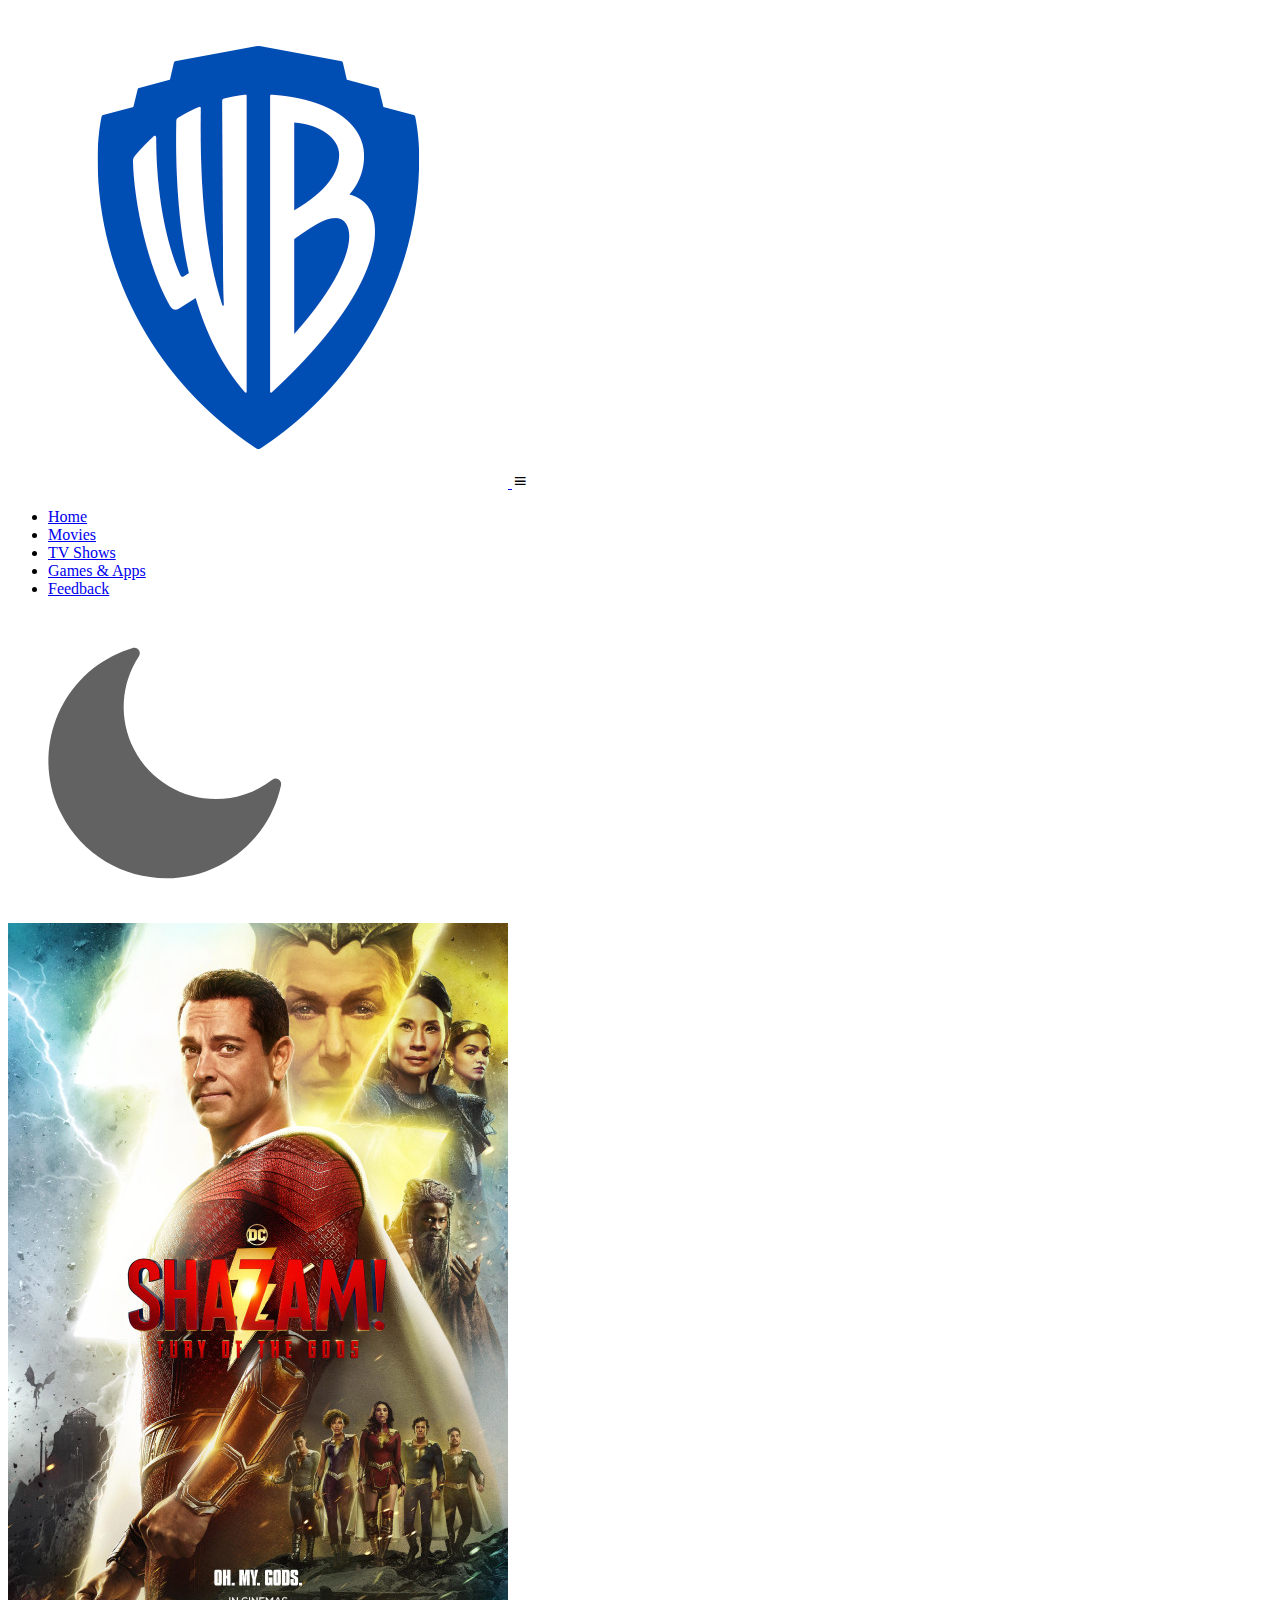
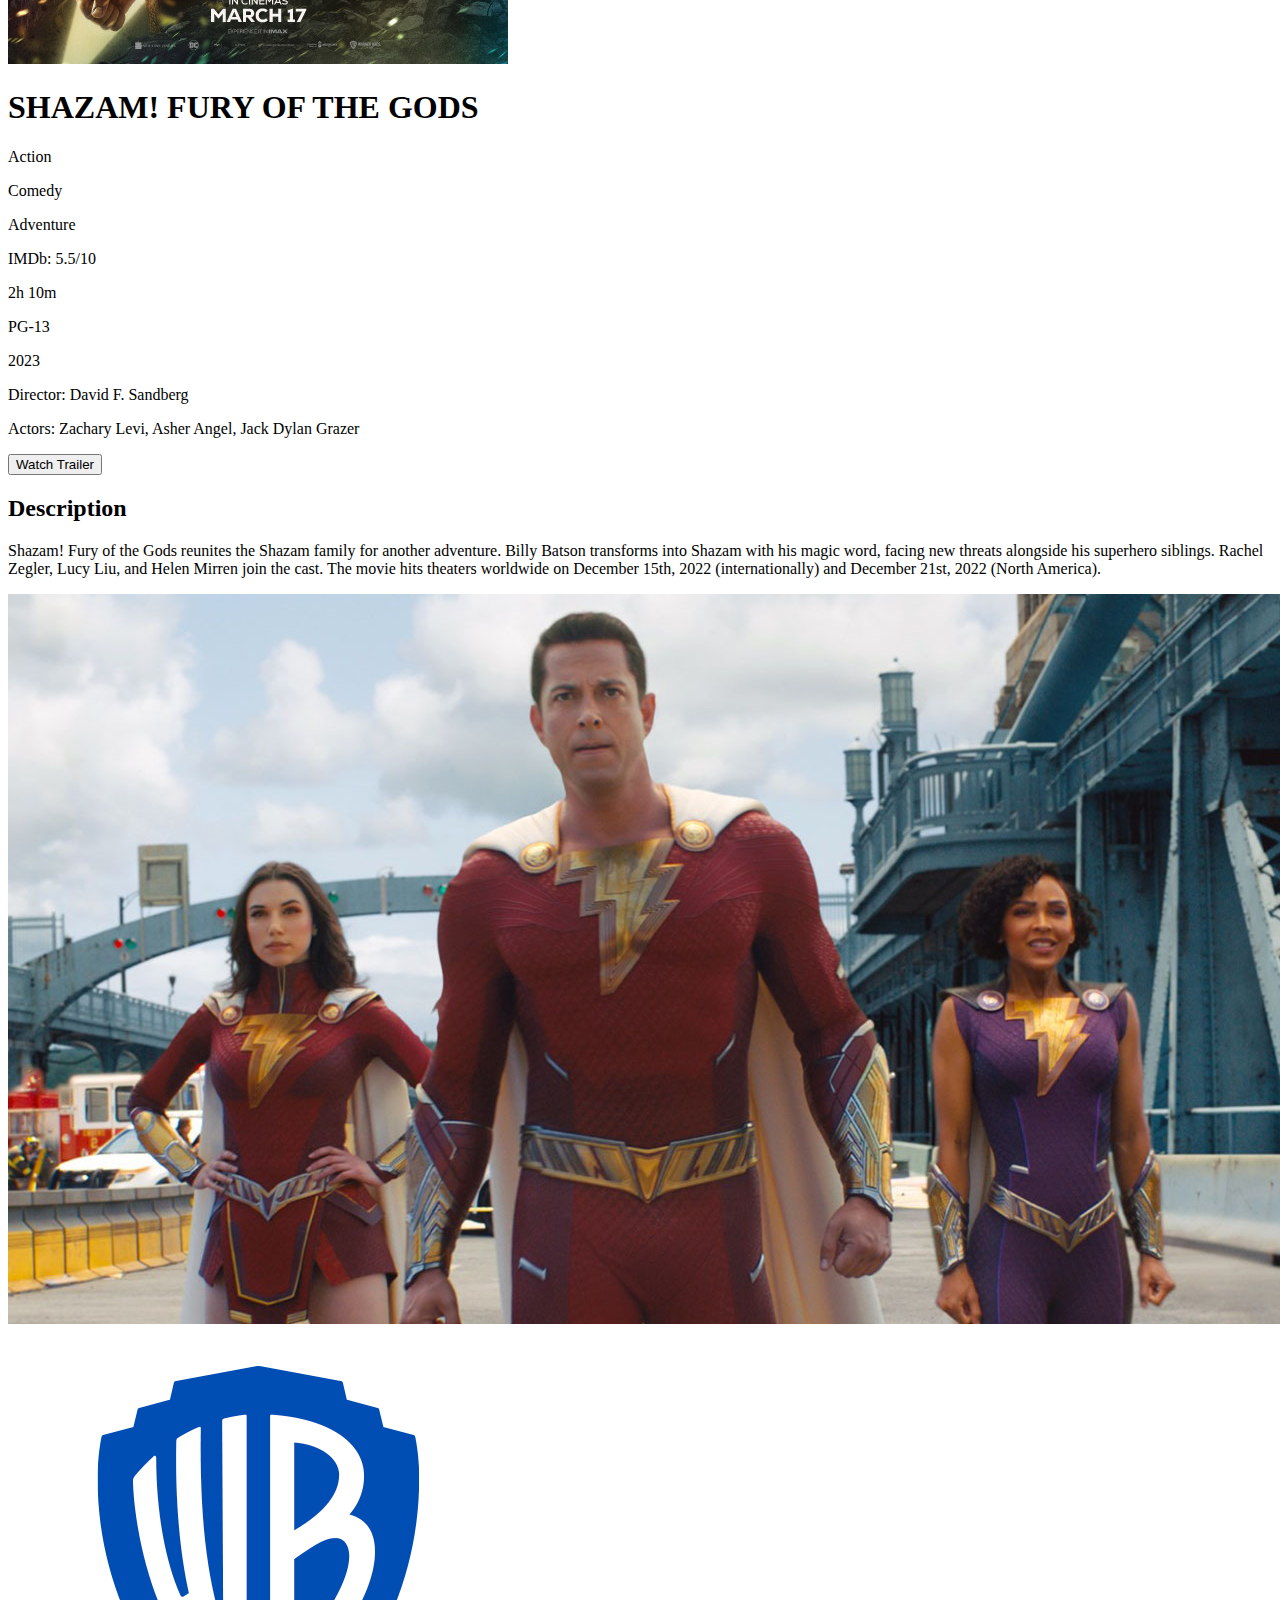
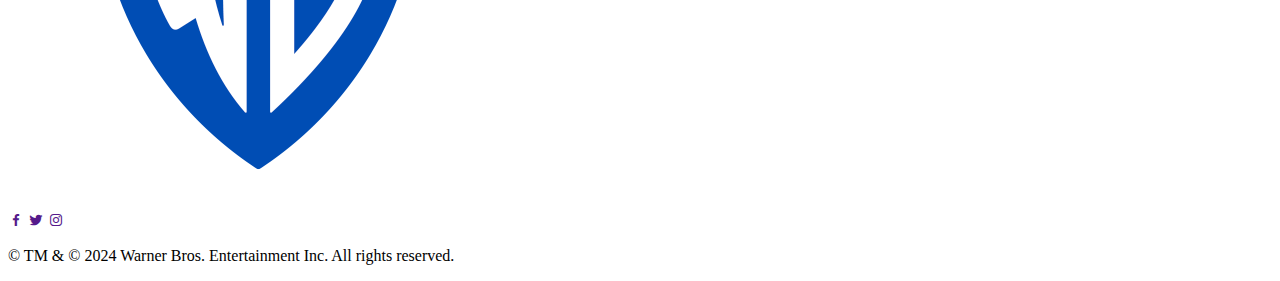
==== Shazam.html @ f2e63584 "Waner Bros Website" ====
<!DOCTYPE html>
<html lang="en">
<head>
    <meta charset="UTF-8">
    <meta http-equiv="X-UA-Compatible" content="IE=edge">
    <meta name="viewport" content="width=device-width, initial-scale=1.0">
    <title>Movie Website</title>
    <link rel="stylesheet" href="Aquaman.css">
    <link rel="stylesheet"
    href="https://cdn.jsdelivr.net/npm/boxicons@latest/css/boxicons.min.css">
    <!-- Link Swiper's CSS -->
  <link rel="stylesheet" href="https://cdn.jsdelivr.net/npm/swiper@8/swiper-bundle.min.css" />
</head>
<body>
    <!-- Navbar  -->
    <header>
        <a href="#home" class="logo">
            <img src="Homepage/1.png" title="Waner Bros" alt="Waner Bros"> 
        </a>
        <div class="bx bx-menu" id="menu-icon"></div>
        
        <!-- menu  -->
        <ul class="navbar">
            <li><a href="index.html" class="home-active">Home</a></li>
            <li><a href="movies.html">Movies</a></li>
            <li><a href="TVShows.html">TV Shows</a></li>
            <li><a href="Games and apps.html">Games & Apps</a></li>
            <li><a href="feedback.html">Feedback</a></li>
        </ul>  
        <img src="Dark & Light Mode/moon.png" id="icon">
    </header>

    <div class="breaking-bad">
        <div class="movie-description">
            <div class="movie-image">
                <img src="Aquaman/Shazam.jpg" alt="Shazam">
            </div>
            <div class="movie-content">
                <div class="movie-trailer">
                    <h1>SHAZAM! FURY OF THE GODS</h1>
                    <div class="movie-type">
                        <p>Action</p>
                        <div class="line"></div>
                        <p>Comedy</p>
                        <div class="line"></div>
                        <p>Adventure</p>
                    </div>
                </div>
                <div class="imdb">
                    <p>IMDb: 5.5/10</p>
                    <p>2h 10m</p>
                    <p>PG-13</p>
                    <p>2023</p>
                    <p>Director: <span>David F. Sandberg</span></p>
                    <p>Actors: <span>Zachary Levi, Asher Angel, Jack Dylan Grazer</span></p>
                
                    <div class="trailer">
                    
                        <div>
                            <a href="https://www.youtube.com/watch?v=Zi88i4CpHe4" target="_blank">
                            <button class="btn-trailer">
                                Watch Trailer
                            </button>
                            </a>
                        </div>
                
                    </div>
                </div>
            </div>
        </div>
    </div>
</div>

<div class="movie-desc-2">
    <h2>Description</h2>
    <p>Shazam! Fury of the Gods reunites the Shazam family for another adventure. Billy Batson transforms into Shazam with his magic word, facing new threats alongside his superhero siblings. Rachel Zegler, Lucy Liu, and Helen Mirren join the cast. The movie hits theaters worldwide on December 15th, 2022 (internationally) and December 21st, 2022 (North America).
     </p>
     <div class="bb-img">
        <img src="Aquaman/Shazam scene.jpg" alt="Shazam">
     </div>
</div>

    <!-- footer  -->
    <section class="footer">
        <a href="" class="logo">
            <img src="Homepage/1.png" alt="Waner Bros">
        </a>
        <div class="social">
            <a href=""><i class='bx bxl-facebook'></i></a>
            <a href=""><i class='bx bxl-twitter'></i></a>
            <a href=""><i class='bx bxl-instagram'></i></a>
        </div>
    </section>

    <!-- Copyright  -->
    <div class="copyright">
        <p>&#169; TM & © 2024 Warner Bros. Entertainment Inc. All rights reserved.</p>
    </div>



    <script src="https://cdn.jsdelivr.net/npm/swiper@8/swiper-bundle.min.js"></script>
    <script src="main.js"></script>
    <script>

        var icon = document.getElementById("icon");

        icon.onclick = function() {
        document.body.classList.toggle("dark-theme");
        if(document.body.classList.contains("dark-theme")){
            icon.src = "Dark & Light Mode/sun.png";
        }else{
            icon.src = "Dark & Light Mode/moon.png";
        }
     }

   
    </script>
</body>
</html>
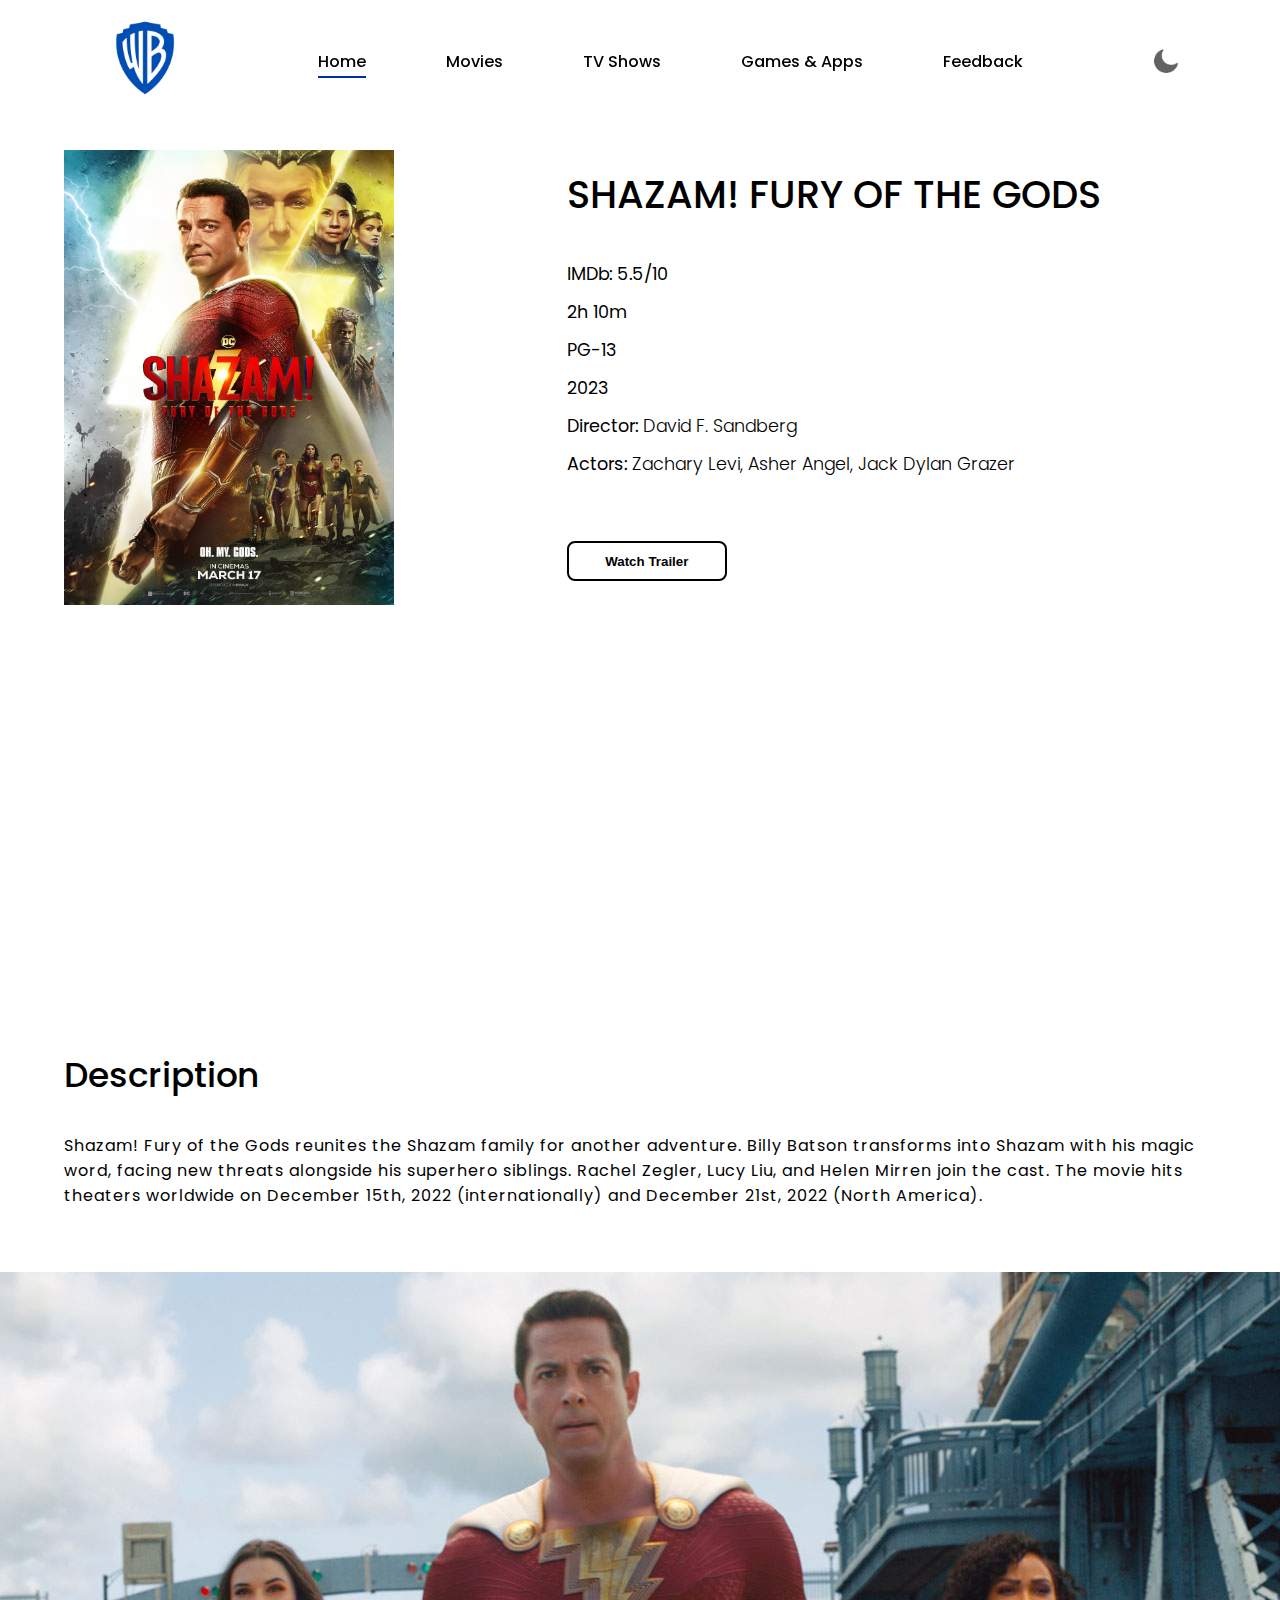
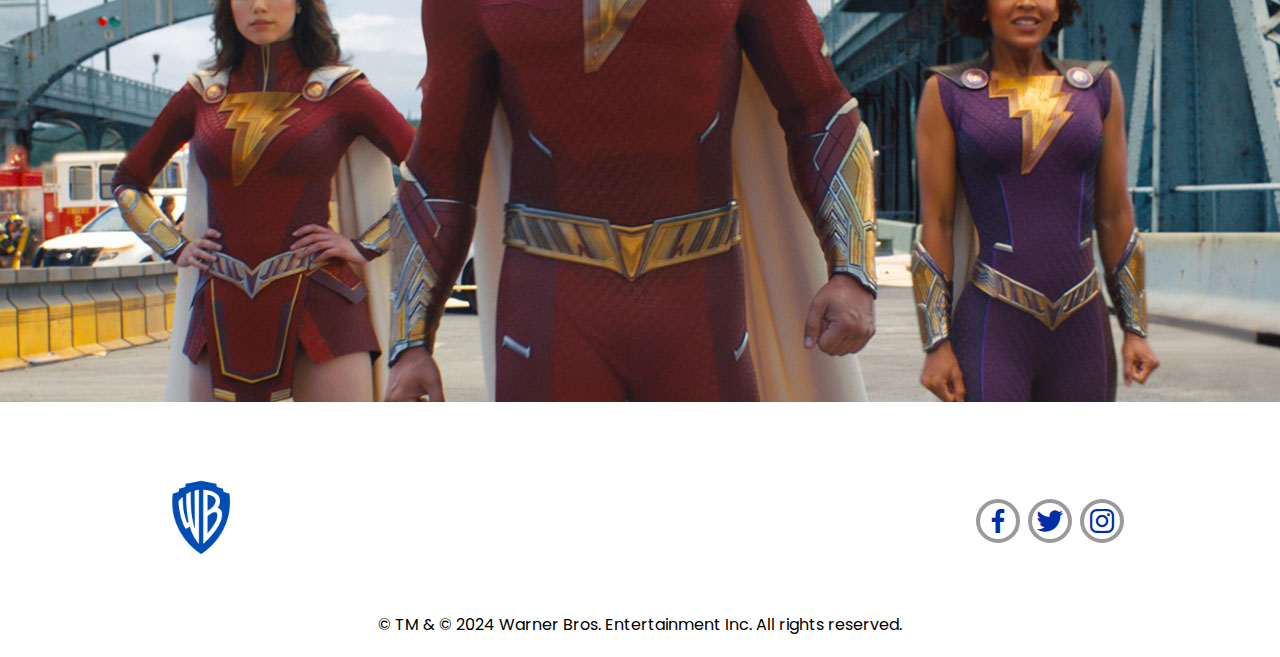
==== commit 6bd2023d: "Update Shazam.html" ====
--- a/Shazam.html
+++ b/Shazam.html
@@ -5,7 +5,7 @@
     <meta http-equiv="X-UA-Compatible" content="IE=edge">
     <meta name="viewport" content="width=device-width, initial-scale=1.0">
     <title>Movie Website</title>
-    <link rel="stylesheet" href="Aquaman.css">
+    <link rel="stylesheet" href="aquaman.css">
     <link rel="stylesheet"
     href="https://cdn.jsdelivr.net/npm/boxicons@latest/css/boxicons.min.css">
     <!-- Link Swiper's CSS -->
@@ -117,4 +117,4 @@
    
     </script>
 </body>
-</html>+</html>
--- a/aquaman.css
+++ b/aquaman.css
@@ -0,0 +1,635 @@
+  @import url('https://fonts.googleapis.com/css2?family=Poppins:wght@100;200;300;400;500;600;700;800;900&display=swap');
+*{
+    font-family: 'Poppins', sans-serif;
+    margin: 0;
+    padding: 0;
+    box-sizing: border-box;
+    text-decoration: none;
+    list-style: none;
+    scroll-padding-top: 2rem;
+    scroll-behavior: smooth;
+}
+/* variables  */
+:root{
+    --main-color: #002da8;
+    --text-color: #000000;
+    --bg-color: #ffffff;
+    --text2-color: #ffffff;
+}
+.dark-theme{
+    --text-color: #ffffff;
+    --bg-color: #000000;
+}
+
+
+body{
+    background: var(--bg-color);
+    color: var(--bg-color);
+}
+header{
+    position: fixed;
+    width: 100%;
+    top: 0;
+    right: 0;
+    z-index: 1000;
+    display: flex;
+    align-items: center;
+    justify-content: space-between;
+    padding: 15px 100px;
+    transition: 0.5s;
+    /* background: var(--main-color); */
+}
+header.shadow{
+    background: var(--bg-color);
+    box-shadow: 0 0 4px rgb(14 55 54/15%);
+}
+header.shadow .navbar a{
+    color: var(--text-color);
+}
+header.shadow .logo{
+    color: var(--text-color);
+}
+
+
+
+.logo img {
+        width: 90px; /* Adjust the width as needed */
+        height: auto; /* This ensures the image maintains its aspect ratio */
+         
+    }
+
+.bx{
+    color: var(--main-color);
+}
+.navbar{
+    display: flex;
+    column-gap: 5rem;
+}
+.navbar li{
+    position: relative;
+}
+.navbar a{
+    font-size: 1rem;
+    font-weight: 500;
+    color: var(--text-color);
+}
+.navbar a::after{
+    content: '';
+    width: 0;
+    height: 2px;
+    background: var(--main-color);
+    position: absolute;
+    bottom: -4px;
+    left: 0;
+    transition: 0.4s all linear;
+}
+.navbar a:hover::after,
+.navbar .home-active::after{
+    width: 100%;
+}
+#menu-icon{
+    font-size: 24px;
+    cursor: pointer;
+    z-index: 1000001;
+    display: none;
+}
+
+
+
+.btn{
+    padding: 0.7rem 1.4rem;
+    background: var(--main-color);
+    color: var(--bg-color);
+    font-weight: 100;
+    border-radius: 0.5rem;
+}
+.btn:hover{
+    background: #002da8;
+}
+
+.breaking-bad{
+    margin-top: 150px;
+    width: 100%;
+    height: 100vh;
+}
+.movie-description{
+    display: flex;
+    justify-content: flex-start;
+    gap: 15%;
+    margin: 3rem 5%;
+}
+.movie-description img{
+    width: 330px;
+    height: 455px;
+    
+}
+.movie-description .movie-content{
+    height: 455px;
+    margin-top: 1rem;
+    display: flex;
+    flex-direction: column;
+    justify-content: flex-start;
+}
+.movie-content h1{
+    color: var(--text-color);
+    font-weight: 500;
+    font-size: 2.4rem;
+}
+.movie-content p{
+    color: var(--text-color);
+    font-weight: 400;
+    font-size: 1.1rem;
+}
+.movie-content .movie-type{
+    margin-top: 0.01rem;
+    display: flex;
+    justify-content: flex-start;
+    gap: rem;
+}
+
+.movie-type .line{
+    height: 25px;
+    width: 1px;
+    background-color: var(--gray);
+}
+
+
+.movie-type p,
+soan{
+    color: var(--gray);
+}
+span{
+    font-weight: 300;
+}
+
+.movie-content .imdb{
+    margin-bottom: 4rem;
+}
+.imdb p{
+    margin-top: 0.75rem;
+}
+
+.movie-content .trailer{
+    display: flex;
+    justify-content: flex-start;
+    margin-top: 4rem;
+    gap: 4rem;
+}
+
+.trailer .save{
+    display: flex;
+    justify-content: center;
+    align-items: center;
+    gap: 1.5rem;
+}
+
+.save i{
+    color: var(--pink);
+    font-size: 1.85rem;
+    transition: color 0.25s ease-in-out;
+    -webkit-transition: color 0.25s ease-in-out;
+    -moz-transition: color 0.25s ease-in-out;
+    -ms-transition: color 0.25s ease-in-out;
+    -o-transition: color 0.25s ease-in-out;
+}
+
+
+.save i:hover{
+    color: #fff;
+}
+
+
+.trailer .btn-trailer{
+    width: 160px;
+    height: 40px;
+    background-color: transparent;
+    color: var(--text-color);
+    font-family: 'Montserrat',sans-serif;
+    font-weight: 600;
+    border-radius: 8px;
+    -webkit-border-radius: 8px;
+    -moz-border-radius: 8px;
+    -ms-border-radius: 8px;
+    -o-border-radius: 8px;
+    border: 2px solid var(--text-color);
+    cursor: pointer;
+    transition: all 0.25s ease-in-out;
+    -webkit-transition: all 0.25s ease-in-out;
+    -moz-transition: all 0.25s ease-in-out;
+    -ms-transition: all 0.25s ease-in-out;
+    -o-transition: all 0.25s ease-in-out;
+    margin-top: ;
+}
+
+.trailer .btn-trailer:hover{
+    background-color: #f6f6f6;
+    color: var(--black);
+}
+
+
+
+.movie-desc-2{
+    margin-bottom: 1000px;
+    width: 90%;
+    display: flex;
+    flex-direction: column;
+    margin: 0.01rem 5%;
+}
+
+
+h2{
+    color: #fff;
+    font-weight: 500;
+    font-size: 2.15rem;
+    color: var(--text-color);
+}
+.movie-desc-2 p{
+    margin-top: 2rem;
+    color: var(--text-color);
+    font-weight: 400;
+    letter-spacing: 1px;
+    line-height: 25px;
+}
+
+.movie-desc-2 .bb-img{
+    width: 100%;
+    height: 100%;
+    display: flex;
+    justify-content: center;
+    align-items: center;
+    margin-top: 4rem;
+}
+
+
+.comments{
+    width: 90%;
+    margin-top: 10%;
+    margin-left: 5%;
+    margin-right: 5%;
+}
+.comments .comment-box{
+    margin-top: 2rem;
+}
+
+.comments .comment-box input{
+    width: 700px;
+    height: 60px;
+    background-color: var(--comment-box);
+    border-radius: 20px;
+    -webkit-border-radius: 20px;
+    -moz-border-radius: 20px;
+    -ms-border-radius: 20px;
+    -o-border-radius: 20px;
+    border: none;
+    outline: none;
+    padding: 0 2rem;
+    font-size: 0.8rem;
+    font-family: 'Montserrat',sans-serif;
+    color: #fff;
+}
+
+
+.comments .users .user{
+    display: flex;
+    justify-content: flex-start;
+    align-items: center;
+    gap: 4rem;
+    margin-top: 2rem;
+}
+
+.comments .users .user-com{
+    padding: 1rem;
+    width: 600px;
+    height: 120px;
+    background-color: var(--comment-box);
+    border-radius: 25px;
+    -webkit-border-radius: 25px;
+    -moz-border-radius: 25px;
+    -ms-border-radius: 25px;
+    -o-border-radius: 25px;
+}
+
+.user-com .info{
+    display: flex;
+    justify-content: flex-start;
+    align-items: center;
+    gap: 2rem;
+}
+
+.user-com h4{
+    color: #fff;
+    width: 150px;
+    cursor: pointer;
+}
+
+.user-com p{
+    color: var(--gray);
+    font-weight: 400;
+}
+
+.user-com .comment{
+    margin-top: 1.2rem;
+}
+.comment .warning{
+    color: var(--warning);
+    cursor: pointer;
+}
+
+
+
+/* Home  */
+section{
+    padding: 4.5rem 0 1.5rem;
+}
+.container{
+    width: 100%;
+    min-height: 640px;
+    position: relative;
+    display: flex;
+    align-items: center;
+    background: rgb(2, 3, 7,0.5);
+}
+.container img{
+    position: absolute;
+    width: 100%;
+    height: 100%;
+    object-fit: cover;
+    object-position: center;
+    z-index: -1;
+}
+.swiper-pagination-bullet{
+    width: 6px !important;
+    height: 6px !important;
+    border-radius: 0.2rem !important;
+    background: var(--bg-color) !important;
+    opacity: 1 !important;
+}
+.swiper-pagination-bullet-active{
+    width: 1.5rem !important;
+    background: var(--main-color) !important;
+}
+.home-text{
+    z-index: 1000;
+    padding: 0 150px;
+}
+.home-text span{
+    color: var(--text2-color);
+    font-weight: 500;
+    text-transform: uppercase;
+}
+.home-text h1{
+    color: var(--text2-color);
+    font-size: 3rem;
+    font-weight: 700;
+    margin-bottom: 1rem;
+}
+.home-text h2{
+    color: var(--text2-color);
+    font-size: 1rem;
+    margin-bottom: 2rem;
+}
+.play{
+    position: absolute;
+    right: 4rem;
+    bottom: 10%;
+}
+.play .bx{
+    background: var(--bg-color);
+    padding: 10px;
+    font-size: 2rem;
+    border-radius: 50%;
+    border: 4px solid rgb(2, 3, 7,0.5);
+    color: var(--main-color);
+}
+.play .bx:hover{
+    background: var(--main-color);
+    color: var(--bg-color);
+    transition: 0.2s all linear;
+}
+
+#icon{
+width: 30px;
+cursor: pointer;
+
+}
+
+/* movies  */
+.heading{
+    padding-top: 2rem;
+    max-width: 968px;
+    margin-left: auto;
+    margin-right: auto;
+    font-size: 1.2rem;
+    
+    text-transform: uppercase;
+    border-bottom: 1px solid var(--main-color);
+    font-family: sans-serif;
+    color: var(--text-color);
+}
+.movies-container{
+    max-width: 968px;
+    margin-right: auto;
+    margin-left: auto;
+    display: grid;
+    grid-template-columns: repeat(auto-fit, minmax(180px,auto));
+    gap: 1rem;
+    margin-top: 2rem;
+}
+.box .box-img{
+    width: 100%;
+    height: 270px;
+    cursor: pointer;
+}
+.box .box-img img{
+    width: 100%;
+    height: 100%;
+    object-fit: cover;
+    transition: all 0.5s ease-in-out;
+}
+.box .box-img img:hover{
+    transform: scale(1.2);
+    margin: 0 30px;
+    opacity: 0.9;
+}
+.box h3{
+    font-size: 0.9rem;
+    font-weight: 500;
+    color: var(--text-color);
+}
+.box span{
+    font-size: 14px;
+    color: var(--text-color)
+}
+/* coming container  */
+.box .box-img1{
+    width: 100%;
+    height: 270px;
+    cursor: pointer;
+}
+.box .box-img1 img{
+    width: 100%;
+    height: 100%;
+    object-fit: cover;
+    
+}
+.heading2{
+    max-width: 968px;
+    margin-left: auto;
+    margin-right: auto;
+    margin-top: 2rem;
+    font-family: sans-serif;
+    text-transform: uppercase;
+    border-bottom: 1px solid var(--main-color);
+    color: var(--text-color);
+}
+
+.coming-container{
+    display: grid;
+    gap: 1rem;
+    max-width: 968px;
+    width: fit-content;
+    margin-left: auto;
+    margin-right: auto;
+    margin-top: 2rem;
+}
+.coming-container .box img:hover{
+    transform: translateY(0);
+}
+.coming-container .box img{
+    border-radius: 15px;
+}
+
+
+/* footer  */
+.footer{
+    max-width: 968px;
+    margin-left: auto;
+    margin-right: auto;
+    display: flex;
+    justify-content: space-between;
+}
+.social{
+    display: flex;
+    align-items: center;
+    column-gap: 0.5rem;
+}
+.social .bx{
+    background: var(--bg-color);
+    padding: 2px;
+    font-size: 2rem;
+    border-radius: 50%;
+    border: 4px solid rgb(2, 3, 7,0.4);
+    color: var(--main-color);
+}
+.social .bx:hover{
+    background: var(--main-color);
+    color: var(--bg-color);
+    transition: 0.2s all linear;
+}
+
+.copyright{
+    padding: 20px;
+    text-align: center;
+    color: var(--text-color);
+}
+
+/* responsive  */
+@media (max-width: 1080px){
+    .home-text{
+        padding: 0 100px;
+    }
+}
+@media (max-width: 991px){
+    header{
+        padding: 18px 4%;
+    }
+    section{
+        padding: 50px 4%;
+    }
+    .home-text{
+        padding: 0 4%;
+    }
+    .home-text h1{
+        font-size: 3rem;
+    }
+}
+@media (max-width: 774px){
+    header{
+        padding: 12px 4%;
+    }
+    #menu-icon{
+        display: initial;
+        color: var(--bg-color);
+    }
+    header.shadow #menu-icon{
+        color: var(--text-color);
+    }
+    .navbar{
+        position: absolute;
+        top: -570px;
+        left: 0;
+        right: 0;
+        display: flex;
+        flex-direction: column;
+        background: var(--bg-color);
+        row-gap: 1.4rem;
+        padding: 20px;
+        box-shadow: 4px 4px 0 4px rgb(14 55 54/15%);
+        transition: 0.2s all linear;
+        text-align: center;
+        width: 100%;
+    }
+    .navbar a{
+        color: var(--text-color);
+    }
+    .navbar a:hover{
+        color: var(--main-color);
+        border-bottom: 1px solid var(--main-color);
+    }
+    .navbar a::after{
+        display: none;
+    }
+    .navbar.active{
+        top: 100%;
+    }
+    .home-text h1{
+        font-size: 2.4rem;
+    }
+    .btn{
+        padding: 0.6rem 1.2rem;
+    }
+    .movies-container{
+        grid-template-columns: repeat(auto-fit, minmax(160px,auto));
+    }
+}
+@media (max-width: 472px){
+    .newsletter form .email{
+        width: auto;
+    }
+    .footer{
+        flex-direction: column;
+        align-items: center;
+        row-gap: 1rem;
+    }
+    .container{
+        width: 100%;
+        min-height: 500px;
+    }
+    header{
+        padding: 6px 4%;
+    }
+    .home-text h1{
+        font-size: 1.7rem;
+    }
+    .play{
+        right: 2rem;
+        bottom: 8%;
+    }
+    .play .bx{
+        padding: 7px;
+    }
+    .movies-container{
+        grid-template-columns: repeat(auto-fit, minmax(140px, auto));
+    }
+}
+.video